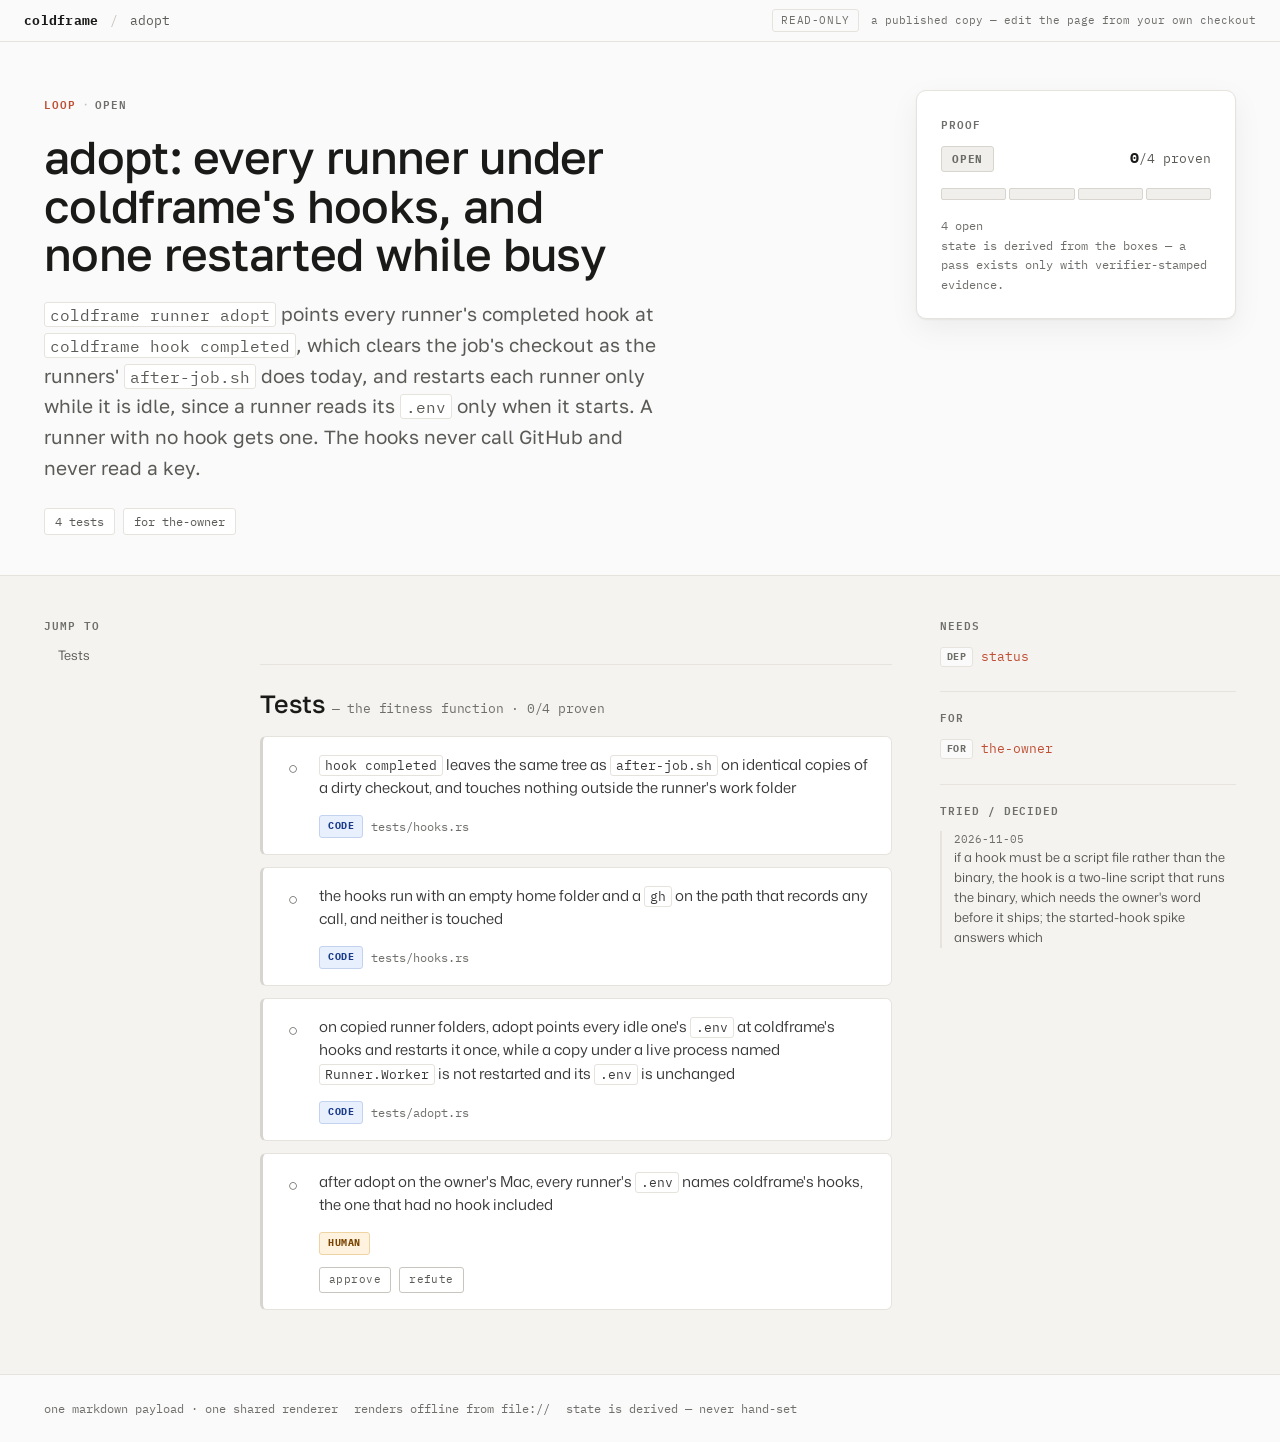
==== docs/tend2/adopt.tend2.html @ 5a5b8a7e "Plan on the tend2 map, and show the finished tool under a ribbon The owner, through plotplot-design," ====
<!doctype html>
<html lang="en">
<meta charset="utf-8">
<meta name="viewport" content="width=device-width, initial-scale=1">
<title>adopt · coldframe</title>
<link rel="stylesheet" href="loop.css">
<body>
<noscript>This page renders its markdown payload with JavaScript. Enable JavaScript, or read the raw payload in the page source.</noscript>
<script type="text/markdown" id="loop">
# adopt: every runner under coldframe's hooks, and none restarted while busy
**Goal.** `coldframe runner adopt` points every runner's completed hook at `coldframe hook completed`, which clears the job's checkout as the runners' `after-job.sh` does today, and restarts each runner only while it is idle, since a runner reads its `.env` only when it starts. A runner with no hook gets one. The hooks never call GitHub and never read a key.

## Tests
- [ ] (code) `hook completed` leaves the same tree as `after-job.sh` on identical copies of a dirty checkout, and touches nothing outside the runner's work folder · tests/hooks.rs
- [ ] (code) the hooks run with an empty home folder and a `gh` on the path that records any call, and neither is touched · tests/hooks.rs
- [ ] (code) on copied runner folders, adopt points every idle one's `.env` at coldframe's hooks and restarts it once, while a copy under a live process named `Runner.Worker` is not restarted and its `.env` is unchanged · tests/adopt.rs
- [ ] (human) after adopt on the owner's Mac, every runner's `.env` names coldframe's hooks, the one that had no hook included

## Needs
- #status

## For
- #the-owner

## Tried
- 2026-11-05 if a hook must be a script file rather than the binary, the hook is a two-line script that runs the binary, which needs the owner's word before it ships; the started-hook spike answers which
</script>
<script src="loop.js"></script>
---- docs/tend2/loop.css ----
/* GENERATED from src/render/loop.css — do not hand-edit. */
/* loop.css — the ONE shared stylesheet for *.tend2.html pages.
   Design language: tend — warm paper, editorial serif masthead, mono labels,
   single clay accent, three-tone palette, borders on large elements only. */

/* Webfonts. Every family below also has a local fallback stack, so a page opened
   offline or from file:// still renders — it just renders in the fallback. */
@import url('https://fonts.googleapis.com/css2?family=Golos+Text:wght@400..900&family=IBM+Plex+Mono:wght@400;600;700&family=Mona+Sans:ital,wdth,wght@0,75..125,200..900;1,75..125,200..900&display=swap');

:root {
  --serif: 'Golos Text', ui-serif, Georgia, 'Iowan Old Style', 'Times New Roman', serif;
  --sans:  'Mona Sans', system-ui, -apple-system, 'Segoe UI', Roboto, Helvetica, Arial, sans-serif;
  --mono:  'IBM Plex Mono', ui-monospace, 'SF Mono', Menlo, Consolas, monospace;

  --bg:            #fbfafa;
  --bg-2:          #f5f3f0;
  --surface:       #ffffff;
  --text:          #3a3a3a;
  --text-2:        #5a5a56;
  --text-muted:    #6e6e6a;  /* ≥4.5:1 on --bg, --bg-2, and --surface (AA) */
  --border:        #e6e3dd;
  --border-strong: #c8c5be;
  --heading:       #1a1a18;
  --accent:        #D97757;
  --accent-d:      #bf4E33;  /* link colour — AA on --bg (4.6) and --surface (4.8); 4.4 on --bg-2, 4.2 on --accent-weak */
  --accent-weak:   #fbeee5;

  /* check / state colours */
  --ok:      #2d6b25;  --ok-bg:      #eefaec;  --ok-bd:      #b0d4b0;
  --fail:    #a03030;  --fail-bg:    #fdeeee;  --fail-bd:    #eec3c3;
  --human:   #7a5200;  --human-bg:   #fff8e8;  --human-bd:   #f0d88a;
  --open:    #6a6a66;  --open-bg:    #f0efeb;  --open-bd:    #d8d5cf;
  --claimed: #9a4a00;  --claimed-bg: #fff3e6;  --claimed-bd: #f0c898;

  /* method chips */
  --m-code:  #1a3a8a;  --m-code-bg:  #e8f0fe;  --m-code-bd:  #c3d2ee;
  --m-agent: #5a1a8a;  --m-agent-bg: #f3eafe;  --m-agent-bd: #d9c3ee;
  --m-human: #7a4400;  --m-human-bg: #fff3e0;  --m-human-bd: #eed3a3;

  --sp-1: 4px; --sp-2: 8px; --sp-3: 12px; --sp-4: 16px;
  --sp-6: 24px; --sp-8: 32px; --sp-10: 40px; --sp-12: 48px; --sp-16: 64px;
  --radius-sm: 3px; --radius: 6px; --radius-lg: 10px;
  --shadow-card: 0 1px 2px rgba(0,0,0,.05), 0 10px 30px rgba(0,0,0,.06);
  --maxw: 1240px;
}

@media (prefers-color-scheme: dark) {
  :root {
    --bg:            #100f0e;
    --bg-2:          #191816;
    --surface:       #201f1c;
    --text:          #d8d6d2;
    --text-2:        #aeaca6;
    --text-muted:    #8d8b85;  /* ≥4.5:1 on the dark surface, not just the page bg (AA) */
    --border:        #2c2b28;
    --border-strong: #46443f;
    --heading:       #f2f0ec;
    --accent:        #E0866B;
    --accent-d:      #D97757;
    --accent-weak:   #2a1d17;

    --ok:      #7cc874;  --ok-bg:      #182a16;  --ok-bd:      #2d5228;
    --fail:    #e07a7a;  --fail-bg:    #2a1414;  --fail-bd:    #5a2828;
    --human:   #d4a850;  --human-bg:   #262012;  --human-bd:   #5a4420;
    --open:    #8a8880;  --open-bg:    #1e1d1a;  --open-bd:    #3a3833;
    --claimed: #e09a50;  --claimed-bg: #291b0e;  --claimed-bd: #6a4620;

    --m-code:  #8aaee8;  --m-code-bg:  #16203a;  --m-code-bd:  #2a3a5a;
    --m-agent: #c48ae8;  --m-agent-bg: #241333;  --m-agent-bd: #4a2a6a;
    --m-human: #d4a850;  --m-human-bg: #261d0e;  --m-human-bd: #5a4420;

    --shadow-card: 0 1px 2px rgba(0,0,0,.4), 0 10px 30px rgba(0,0,0,.35);
  }
}

/* ── reset ── */
*, *::before, *::after { box-sizing: border-box; }
html, body { margin: 0; padding: 0; }
body {
  background: var(--bg);
  color: var(--text);
  font-family: var(--sans);
  font-size: 16px;
  line-height: 1.68;
  -webkit-font-smoothing: antialiased;
}
a { color: var(--accent-d); text-decoration: none; }
a:hover { text-decoration: underline; }

/* inline code — one rule for every prose surface (lede, narrative, claims, tried).
   Sized in em so it tracks whatever text it sits in. */
code {
  font-family: var(--mono); font-size: .86em;
  background: var(--surface); border: 1px solid var(--border);
  border-radius: var(--radius-sm); padding: 1px 5px;
}
pre code { background: none; border: 0; padding: 0; font-size: inherit; }

/* ── mono label (small caps convention everywhere) ── */
.lp-label {
  font-family: var(--mono);
  font-size: 10.5px;
  font-weight: 600;
  letter-spacing: .09em;
  text-transform: uppercase;
  color: var(--text-muted);
}

/* ── top bar ── */
.lp-top {
  position: sticky; top: 0; z-index: 30;
  height: 42px;
  display: flex; align-items: center; gap: var(--sp-3);
  padding: 0 var(--sp-6);
  background: color-mix(in srgb, var(--bg) 88%, transparent);
  backdrop-filter: blur(8px);
  border-bottom: 1px solid var(--border);
  font-family: var(--mono); font-size: 13px;
}
.lp-top__project { color: var(--heading); font-weight: 700; letter-spacing: .02em; }
.lp-top__sep { color: var(--border-strong); }
.lp-top__page { color: var(--text-2); }
.lp-top__right { margin-left: auto; display: flex; align-items: center; gap: var(--sp-3); }

/* ── hero band ── */
.lp-hero { border-bottom: 1px solid var(--border); background: var(--bg); }
.lp-hero__inner {
  max-width: var(--maxw); margin: 0 auto;
  padding: var(--sp-12) var(--sp-6) var(--sp-10);
  display: grid; grid-template-columns: minmax(0, 1fr) 320px;
  gap: var(--sp-16); align-items: start;
}
.lp-kicker { display: flex; align-items: center; gap: var(--sp-2); margin-bottom: var(--sp-4); }
.lp-kicker .lp-label { color: var(--accent-d); }
.lp-kicker__dot { color: var(--border-strong); }
.lp-hero__title {
  font-family: var(--serif); font-weight: 500;
  font-size: clamp(30px, 4.4vw, 46px); line-height: 1.06;
  letter-spacing: -0.015em; color: var(--heading);
  margin: 0 0 var(--sp-5, 20px);
  text-wrap: balance;
}
.lp-hero__goal {
  font-family: var(--serif); font-size: 19px; line-height: 1.62;
  color: var(--text-2); max-width: 620px; margin: var(--sp-4) 0 var(--sp-6);
}
.lp-hero__goal strong { color: var(--heading); font-weight: 600; }
.lp-hero__goal em { color: var(--accent-d); font-style: italic; }
.lp-chips { display: flex; flex-wrap: wrap; gap: var(--sp-2); }
.lp-chip {
  font-family: var(--mono); font-size: 11.5px;
  padding: 3px 10px; border: 1px solid var(--border);
  border-radius: var(--radius-sm); background: var(--surface); color: var(--text-2);
}
a.lp-chip:hover { border-color: var(--accent); color: var(--accent-d); text-decoration: none; }

/* ── proof card (hero, right) ── */
.lp-proof {
  background: var(--surface); border: 1px solid var(--border);
  border-radius: var(--radius-lg); box-shadow: var(--shadow-card);
  padding: var(--sp-6);
}
.lp-proof .lp-label { display: block; margin-bottom: var(--sp-3); }
.lp-proof__row { display: flex; align-items: baseline; justify-content: space-between; gap: var(--sp-3); margin-bottom: var(--sp-4); }
.lp-proof__nums { font-family: var(--mono); font-size: 12.5px; color: var(--text-2); }
.lp-proof__nums b { color: var(--heading); font-size: 15px; }
.lp-bar { display: flex; gap: 3px; margin: var(--sp-2) 0 var(--sp-4); }
.lp-bar__seg { height: 12px; flex: 1; border-radius: 2px; background: var(--open-bg); border: 1px solid var(--open-bd); }
.lp-bar__seg--pass    { background: var(--ok);      border-color: var(--ok); }
.lp-bar__seg--fail    { background: var(--fail);    border-color: var(--fail); }
.lp-bar__seg--human   { background: var(--human-bd); border-color: var(--human); }
.lp-bar__seg--claimed { background: var(--claimed-bd); border-color: var(--claimed); }
.lp-proof__foot { font-family: var(--mono); font-size: 11.5px; color: var(--text-muted); line-height: 1.7; }
.lp-proof__foot .warn { color: var(--claimed); }
.lp-proof__foot .needs { color: var(--human); }

/* ── state pill ── */
.lp-pill {
  display: inline-flex; align-items: center; gap: 6px;
  font-family: var(--mono); font-size: 11px; font-weight: 700;
  letter-spacing: .07em; text-transform: uppercase;
  padding: 3px 10px; border-radius: var(--radius-sm); border: 1px solid;
}
.lp-pill--done    { color: var(--ok);    background: var(--ok-bg);    border-color: var(--ok-bd); }
.lp-pill--open    { color: var(--open);  background: var(--open-bg);  border-color: var(--open-bd); }
.lp-pill--needs-you { color: var(--human); background: var(--human-bg); border-color: var(--human-bd); }
.lp-pill--failing { color: var(--fail);  background: var(--fail-bg);  border-color: var(--fail-bd); }
.lp-pill--desc    { color: var(--text-2); background: var(--bg-2);    border-color: var(--border); }

/* ── content band ── */
.lp-band { background: var(--bg-2); min-height: 60vh; }
.lp-band__inner {
  max-width: var(--maxw); margin: 0 auto;
  padding: var(--sp-10) var(--sp-6) var(--sp-16);
  display: grid;
  grid-template-columns: 168px minmax(0, 1fr) 296px;
  gap: var(--sp-12);
  align-items: start;
}

/* ── toc ── */
.lp-toc { position: sticky; top: 66px; }
.lp-toc .lp-label { display: block; margin-bottom: var(--sp-3); }
.lp-toc ul { list-style: none; margin: 0; padding: 0; }
.lp-toc li { margin: 0 0 var(--sp-2); }
.lp-toc a {
  display: block; font-size: 13px; line-height: 1.45; color: var(--text-2);
  padding-left: var(--sp-3); border-left: 2px solid transparent;
}
.lp-toc a:hover { color: var(--accent-d); border-left-color: var(--accent); text-decoration: none; }

/* ── article ── */
.lp-article { min-width: 0; max-width: 700px; }
.lp-article > :first-child { margin-top: 0; }
.lp-article h2 {
  font-family: var(--serif); font-weight: 500; font-size: 25px;
  line-height: 1.22; letter-spacing: -0.008em; color: var(--heading);
  margin: var(--sp-12) 0 var(--sp-4); padding-top: var(--sp-6);
  border-top: 1px solid var(--border);
}
.lp-article h2:first-child { border-top: 0; padding-top: 0; margin-top: 0; }
.lp-article h3 {
  font-family: var(--serif); font-weight: 600; font-size: 18px;
  color: var(--heading); margin: var(--sp-8) 0 var(--sp-2);
}
.lp-article p { margin: 0 0 var(--sp-4); }
.lp-article ul, .lp-article ol { margin: 0 0 var(--sp-4); padding-left: var(--sp-6); }
.lp-article li { margin-bottom: var(--sp-2); }
.lp-article li::marker { color: var(--accent); }
.lp-article pre {
  background: var(--surface); border: 1px solid var(--border);
  border-radius: var(--radius); padding: var(--sp-4);
  overflow-x: auto; font-family: var(--mono); font-size: 13px; line-height: 1.6;
  margin: var(--sp-6) 0;
}
.lp-article blockquote {
  margin: var(--sp-6) 0; padding: var(--sp-3) var(--sp-5, 20px);
  border-left: 3px solid var(--accent); background: var(--accent-weak);
  border-radius: 0 var(--radius) var(--radius) 0; color: var(--text-2);
}
.lp-article blockquote p { margin: 0; }
.lp-figure { margin: var(--sp-8) 0; }
.lp-figure svg { display: block; max-width: 100%; height: auto; }
.lp-figure figcaption {
  font-family: var(--mono); font-size: 11px; color: var(--text-muted);
  margin-top: var(--sp-2); letter-spacing: .03em;
}
/* a figure the allowlist refused (FORMAT.md §7.17): the reason, never the SVG */
.lp-figure__removed {
  font-family: var(--mono); font-size: 12px; line-height: 1.5; color: var(--fail);
  background: var(--fail-bg); border: 1px dashed var(--fail-bd);
  border-radius: var(--radius); padding: var(--sp-3) var(--sp-4); margin: 0;
}

/* ── the shape (a loop's screen, as drawn) ──
   Box-drawing characters only join into a frame when the lines touch, so the
   frame sets tighter than code does. */
.lp-shape > :first-child { margin-top: 0; }
.lp-shape pre { line-height: 1.3; margin: var(--sp-4) 0; }

/* ── a flow's path (one inline SVG, one node per moment) ──
   The spine and the nodes carry the order; the text stays neutral type so
   size and weight do the hierarchy and colour only says where each screen
   stands. Every colour is a state token, so dark mode switches with it. */
.lp-flow { margin: var(--sp-4) 0 var(--sp-8); }
.lp-flow svg { display: block; width: 100%; max-width: 480px; height: auto; }
.lp-flow a { text-decoration: none; }
.lp-flow a:hover .lp-flow__text { fill: var(--accent-d); }
.lp-flow__spine { stroke: var(--border-strong); stroke-width: 1.5; }
.lp-flow__dot { fill: var(--open); stroke: var(--surface); stroke-width: 2.5; }
.lp-flow__id {
  font-family: var(--mono); font-size: 14px; font-weight: 600;
  fill: var(--text-muted); letter-spacing: .02em;
}
.lp-flow__text { font-family: var(--sans); font-size: 18px; fill: var(--text); }
.lp-flow__node--done .lp-flow__dot { fill: var(--ok); }
.lp-flow__node--done .lp-flow__id { fill: var(--ok); }
.lp-flow__node--failing .lp-flow__dot { fill: var(--fail); }
.lp-flow__node--failing .lp-flow__id { fill: var(--fail); }
.lp-flow__node--needs-you .lp-flow__dot { fill: var(--human); }
.lp-flow__node--needs-you .lp-flow__id { fill: var(--human); }
.lp-flow__node--open .lp-flow__dot { fill: var(--open); }
.lp-flow__node--open .lp-flow__id { fill: var(--open); }
.lp-flow__node--neutral .lp-flow__dot { fill: var(--open); }
.lp-flow__node--neutral .lp-flow__id { fill: var(--text-muted); }
.lp-flow__node--outcome .lp-flow__dot { fill: var(--accent); }
.lp-flow__node--outcome .lp-flow__id { fill: var(--accent-d); }
.lp-flow__node--outcome .lp-flow__text { font-weight: 600; }
.lp-flow__empty {
  font-family: var(--mono); font-size: 12px; color: var(--text-muted);
  margin: var(--sp-3) 0 var(--sp-6);
}

/* ── checks (in article) ── */
.lp-checks { display: flex; flex-direction: column; gap: var(--sp-3); margin: var(--sp-4) 0 0; }
.lp-check {
  display: flex; gap: var(--sp-4); align-items: flex-start;
  background: var(--surface); border: 1px solid var(--border);
  border-left: 3px solid var(--open-bd);
  border-radius: var(--radius); padding: var(--sp-4) var(--sp-5, 20px);
}
.lp-check--pass    { border-left-color: var(--ok); }
.lp-check--fail    { border-left-color: var(--fail); }
.lp-check--human   { border-left-color: var(--human); }
.lp-check--claimed { border-left-color: var(--claimed); }
.lp-check__icon {
  font-family: var(--mono); font-size: 17px; font-weight: 700;
  width: 20px; text-align: center; flex-shrink: 0; margin-top: 1px;
}
.lp-check--pass    .lp-check__icon { color: var(--ok); }
.lp-check--fail    .lp-check__icon { color: var(--fail); }
.lp-check--human   .lp-check__icon { color: var(--human); }
.lp-check--open    .lp-check__icon { color: var(--open); }
.lp-check--claimed .lp-check__icon { color: var(--claimed); }
.lp-check__body { flex: 1; min-width: 0; }
.lp-check__claim { font-size: 15px; line-height: 1.55; color: var(--text); margin: 0 0 var(--sp-2); }
.lp-check__meta { display: flex; align-items: center; flex-wrap: wrap; gap: var(--sp-2); }
.lp-check__evidence { font-family: var(--mono); font-size: 11.5px; color: var(--text-muted); }
.lp-badge {
  font-family: var(--mono); font-size: 10px; font-weight: 700;
  letter-spacing: .06em; text-transform: uppercase;
  padding: 2px 7px; border-radius: var(--radius-sm); border: 1px solid;
}

/* ── the failure briefing (derived: failing checks + ingested Tried) ── */
.lp-fail {
  background: var(--fail-bg); border: 1px solid var(--fail-bd);
  border-left: 3px solid var(--fail);
  border-radius: var(--radius); padding: var(--sp-4) var(--sp-5, 20px);
  margin: var(--sp-4) 0 0;
}
.lp-fail__check { font-size: 15px; line-height: 1.55; color: var(--text); margin: 0 0 var(--sp-2); }
.lp-fail__id { font-family: var(--mono); font-weight: 700; color: var(--fail); margin-right: 6px; }
.lp-fail__evidence { font-family: var(--mono); font-size: 11.5px; color: var(--text-muted); }
.lp-fail__briefing {
  font-size: 13.5px; line-height: 1.6; color: var(--text-muted);
  border-top: 1px solid var(--fail-bd); padding-top: var(--sp-3); margin: var(--sp-3) 0 0;
}
.lp-fail__decision { font-size: 15px; line-height: 1.55; color: var(--text); margin: var(--sp-3) 0 0; }
.lp-badge--proven  { color: var(--ok); background: var(--ok-bg); border-color: var(--ok-bd); }
.lp-badge--claimed { color: var(--claimed); background: var(--claimed-bg); border-color: var(--claimed-bd); }
.lp-badge--eval    { color: var(--accent-d); background: transparent; border-color: var(--border-strong); font-variant-numeric: tabular-nums; }
.lp-badge--by      { color: var(--text-muted); background: transparent; border-color: var(--border-strong); }
.lp-badge--refused { color: var(--fail); background: var(--fail-bg); border-color: var(--fail-bd); }
.lp-badge--sha { color: var(--text-muted); background: var(--bg-2); border-color: var(--border); text-transform: none; letter-spacing: 0; }

/* method chip */
.lp-method {
  font-family: var(--mono); font-size: 10px; font-weight: 700;
  letter-spacing: .06em; text-transform: uppercase;
  padding: 2px 8px; border-radius: var(--radius-sm); border: 1px solid;
}
.lp-method--code  { color: var(--m-code);  background: var(--m-code-bg);  border-color: var(--m-code-bd); }
.lp-method--agent { color: var(--m-agent); background: var(--m-agent-bg); border-color: var(--m-agent-bd); }
.lp-method--human { color: var(--m-human); background: var(--m-human-bg); border-color: var(--m-human-bd); }

/* ── jobs (persona) ── */
.lp-jobs { display: flex; flex-direction: column; gap: var(--sp-3); margin-top: var(--sp-4); }
.lp-job {
  background: var(--surface); border: 1px solid var(--border);
  border-radius: var(--radius); padding: var(--sp-4) var(--sp-5, 20px);
  font-size: 15px; line-height: 1.6;
}
.lp-job b { color: var(--heading); }
.lp-job .lp-job__n {
  font-family: var(--mono); font-size: 11px; color: var(--accent-d);
  margin-right: var(--sp-2);
}
/* where the job came from: said quietly, after the story */
.lp-job .lp-job__source {
  font-family: var(--mono); font-size: 11px; color: var(--text-muted);
  margin-left: var(--sp-2); white-space: nowrap;
}

/* ── signals (opportunity) ── */
.lp-signals { display: flex; flex-direction: column; gap: var(--sp-3); margin-top: var(--sp-4); }
.lp-signal {
  background: var(--surface); border: 1px solid var(--border);
  border-radius: var(--radius); padding: var(--sp-3) var(--sp-4);
  font-size: 14px; line-height: 1.55;
}
.lp-signal .lp-label { display: inline; margin-right: var(--sp-2); }

/* ── rail ── */
.lp-rail { position: sticky; top: 66px; display: flex; flex-direction: column; gap: var(--sp-6); }
.lp-rail__sec { border-top: 1px solid var(--border); padding-top: var(--sp-4); }
.lp-rail__sec:first-child { border-top: 0; padding-top: 0; }
.lp-rail__sec .lp-label { display: block; margin-bottom: var(--sp-3); }
.lp-links { list-style: none; margin: 0; padding: 0; display: flex; flex-direction: column; gap: var(--sp-2); }
.lp-links li { display: flex; align-items: center; gap: var(--sp-2); font-family: var(--mono); font-size: 13px; }
.lp-links .tag {
  font-size: 9.5px; font-weight: 700; letter-spacing: .05em; text-transform: uppercase;
  color: var(--text-muted); background: var(--bg); border: 1px solid var(--border);
  padding: 1px 6px; border-radius: var(--radius-sm); flex-shrink: 0;
}
.lp-tried { list-style: none; margin: 0; padding: 0; display: flex; flex-direction: column; gap: var(--sp-3); }
.lp-tried li {
  font-size: 13px; line-height: 1.55; color: var(--text-2);
  padding-left: var(--sp-3); border-left: 2px solid var(--border);
}
.lp-tried .d { font-family: var(--mono); font-size: 10.5px; color: var(--text-muted); display: block; }
.lp-tried b { color: var(--text); }

/* ── footer ── */
.lp-foot {
  border-top: 1px solid var(--border); background: var(--bg);
}
.lp-foot__inner {
  max-width: var(--maxw); margin: 0 auto; padding: var(--sp-6);
  font-family: var(--mono); font-size: 11.5px; color: var(--text-muted);
  display: flex; gap: var(--sp-4); flex-wrap: wrap;
}

/* ── the pen — one control in the top bar, the folder grant, the verifier's commands ── */
.lp-pen__state {
  font-family: var(--mono); font-size: 10.5px; letter-spacing: .06em; text-transform: uppercase;
  color: var(--text-muted); padding: 2px 8px;
  border: 1px solid var(--border); border-radius: var(--radius-sm);
}
.lp-pen__toggle {
  display: inline-flex; align-items: center; gap: 7px;
  font-family: var(--mono); font-size: 12px; font-weight: 600; line-height: 1;
  padding: 7px 13px; border-radius: var(--radius); cursor: pointer;
  border: 1px solid var(--border-strong); background: var(--surface); color: var(--text);
  transition: background-color .12s ease, border-color .12s ease, color .12s ease;
}
.lp-pen__toggle:hover { border-color: var(--accent); color: var(--accent-d); }
.lp-pen__toggle:focus-visible { outline: 2px solid var(--accent); outline-offset: 2px; }
.lp-pen__toggle svg { width: 13px; height: 13px; }
.lp-pen__toggle--save { background: var(--accent-d); border-color: var(--accent-d); color: #fff; }
.lp-pen__toggle--save:hover { background: var(--accent); border-color: var(--accent); color: #fff; }
.lp-pen__dirty { width: 6px; height: 6px; border-radius: 50%; background: currentColor; }
.lp-pen__flash {
  font-family: var(--mono); font-size: 11.5px; color: var(--ok); white-space: nowrap;
  opacity: 0; transition: opacity .28s ease; pointer-events: none;
}
.lp-pen__flash:empty { display: none; }
.lp-pen__flash--on { opacity: 1; }
.lp-pen__row { display: flex; align-items: center; flex-wrap: wrap; gap: var(--sp-2); margin-top: var(--sp-2); }
.lp-check__body > .lp-pen__row { margin-top: var(--sp-3); }
.lp-pen__btn {
  font-family: var(--mono); font-size: 11px; letter-spacing: .04em;
  color: var(--text-2); background: var(--surface);
  border: 1px solid var(--border-strong); border-radius: var(--radius-sm);
  padding: 3px 9px; cursor: pointer; line-height: 1.6;
}
.lp-pen__btn:hover { color: var(--accent-d); border-color: var(--accent); }
.lp-pen__btn:focus-visible { outline: 2px solid var(--accent); outline-offset: 1px; }
.lp-pen__btn--go { color: var(--surface); background: var(--accent-d); border-color: var(--accent-d); }
.lp-pen__btn--go:hover { color: var(--surface); background: var(--accent); border-color: var(--accent); }
.lp-pen__btn--ghost { border-color: transparent; background: none; color: var(--text-muted); }
.lp-pen__btn--ghost:hover { color: var(--text); border-color: var(--border); }
.lp-pen__hint { font-family: var(--mono); font-size: 10.5px; color: var(--text-muted); }
.lp-pen__hint--dirty { color: var(--accent-d); }
.lp-pen__cmd {
  display: block; margin-top: var(--sp-2); padding: var(--sp-2) var(--sp-3);
  font-family: var(--mono); font-size: 12px; color: var(--text);
  background: var(--bg-2); border: 1px solid var(--border); border-radius: var(--radius-sm);
  user-select: all; overflow-wrap: anywhere;
}
/* A refusal is not transient: it sits under the bar until the reader deals with it. */
.lp-pen__refusal {
  position: sticky; top: 42px; z-index: 29;
  display: flex; align-items: center; gap: var(--sp-4);
  padding: var(--sp-2) var(--sp-6);
  font-family: var(--mono); font-size: 12px; line-height: 1.6;
  color: var(--fail); background: var(--fail-bg); border-bottom: 1px solid var(--fail-bd);
}
.lp-pen__refusal-text { flex: 1; min-width: 0; }

/* The one-time grant: the folder, its copy affordance, the drop zone, the two ways out. */
.lp-grant {
  width: calc(100% - 40px); max-width: 500px; padding: 0;
  border: 1px solid var(--border); border-radius: 12px;
  background: var(--surface); color: var(--text); box-shadow: 0 20px 60px rgba(0,0,0,.18);
}
.lp-grant::backdrop { background: rgba(26,26,24,.38); backdrop-filter: blur(2px); }
.lp-grant__body { padding: 28px; }
.lp-grant__title { font-family: var(--serif); font-weight: 500; font-size: 24px; color: var(--heading); margin: 10px 0 12px; }
.lp-grant__text { font-size: 15px; line-height: 1.6; color: var(--text-2); margin: 0 0 16px; }
.lp-grant__path { display: flex; align-items: center; gap: var(--sp-2); margin: 0 0 14px; }
.lp-grant__folder {
  flex: 1; min-width: 0; overflow: hidden; text-overflow: ellipsis; white-space: nowrap;
  /* Long paths keep their tail — the folder's own name is the part that matters. */
  direction: rtl; text-align: left;
  padding: 7px 10px; font-family: var(--mono); font-size: 11.5px;
  background: var(--bg-2); border: 1px solid var(--border); border-radius: var(--radius-sm);
}
.lp-grant__drop {
  border: 1.5px dashed var(--border-strong); border-radius: var(--radius-lg);
  padding: 26px 20px; text-align: center; background: var(--bg-2);
  transition: border-color .15s ease, background-color .15s ease, transform .15s ease;
}
.lp-grant__drop svg { width: 30px; height: 30px; color: var(--border-strong); margin-bottom: var(--sp-2); }
.lp-grant__drop-main { font-family: var(--mono); font-size: 13px; font-weight: 600; color: var(--text-2); }
.lp-grant__drop-sub { font-family: var(--mono); font-size: 11px; color: var(--text-muted); margin-top: 5px; }
.lp-grant__drop--over { border-color: var(--accent); background: var(--accent-weak); transform: scale(1.015); }
.lp-grant__drop--over svg, .lp-grant__drop--over .lp-grant__drop-main { color: var(--accent-d); }
.lp-grant__why { font-family: var(--mono); font-size: 12px; color: var(--fail); margin: var(--sp-3) 0 0; }
.lp-grant__why:empty { display: none; }
.lp-grant__row { display: flex; gap: 10px; justify-content: flex-end; margin-top: var(--sp-6); }
.lp-grant__row .lp-pen__btn { font-size: 12px; font-weight: 600; padding: 7px 13px; border-radius: var(--radius); }
.lp-grant__hint { font-size: 12.5px; color: var(--text-muted); margin: 14px 0 0; text-align: right; }

/* ── editing in place ──
   Authorable text is edited ON the element that renders it: the affordance is
   the hover tint and the caret, never a control that opens something else. */
[data-edit] {
  border-radius: var(--radius-sm);
  box-shadow: 0 0 0 0 transparent;
  transition: background-color .12s ease, box-shadow .12s ease;
  /* An editing host is `pre-wrap` by UA default, which would print the
     newlines BETWEEN rendered blocks. Prose wraps normally until it is being
     edited, where the source's own line breaks are the point. */
  white-space: normal;
}
/* A prose heading keeps its rule above it — the section wrapper the pen needs
   must not swallow the article's rhythm. */
.lp-narrative__sec:not(:first-child) > h2:first-child {
  margin-top: var(--sp-12); padding-top: var(--sp-6); border-top: 1px solid var(--border);
}
[data-edit]:hover { background: color-mix(in srgb, var(--accent) 6%, transparent); }
[data-edit]:focus { outline: none; }
[data-edit].lp-edit--on {
  background: var(--surface);
  box-shadow: 0 0 0 1px var(--accent), 0 0 0 4px color-mix(in srgb, var(--accent) 14%, transparent);
  white-space: pre-wrap;
  /* The box breathes without moving the words: the padding is paid back in
     margin, so what you are editing sits exactly where it was rendered. */
  padding: var(--sp-2) var(--sp-3);
  margin: calc(-1 * var(--sp-2)) calc(-1 * var(--sp-3));
}
.lp-narrative__sec.lp-edit--on, .lp-shape.lp-edit--on, .lp-check__claim.lp-edit--on, .lp-links.lp-edit--on {
  font-family: var(--mono); font-size: 13px; line-height: 1.7;
}
[data-edit]:empty::before {
  content: attr(data-placeholder);
  color: var(--text-muted); font-style: italic;
}
.lp-links[data-edit], .lp-tried__new { min-height: 1.4em; }

/* ── the map's own pages, under the edge being edited ──
   The list is transient UI, built by the binder: it belongs to no payload, so
   it sits over the rail rather than in it. */
.lp-rail__sec { position: relative; }
.lp-suggest {
  position: absolute; z-index: 30; left: 0; right: 0; margin-top: var(--sp-2);
  list-style: none; padding: var(--sp-1); max-height: 15rem; overflow-y: auto;
  background: var(--surface); border: 1px solid var(--border-strong);
  border-radius: var(--radius); box-shadow: var(--shadow-card);
}
.lp-suggest__row {
  display: flex; align-items: baseline; gap: var(--sp-2);
  padding: var(--sp-2) var(--sp-3); border-radius: var(--radius-sm); cursor: pointer;
}
.lp-suggest__row--on, .lp-suggest__row:hover { background: var(--accent-weak); }
.lp-suggest__id { font-family: var(--mono); font-size: 12.5px; color: var(--text); flex-shrink: 0; }
.lp-suggest__title {
  font-size: 12px; color: var(--text-muted);
  overflow: hidden; text-overflow: ellipsis; white-space: nowrap;
}
.lp-suggest__state {
  margin-left: auto; flex-shrink: 0;
  font-family: var(--mono); font-size: 9.5px; letter-spacing: .05em; text-transform: uppercase;
  padding: 1px 6px; border-radius: var(--radius-sm);
  color: var(--open); background: var(--open-bg); border: 1px solid var(--open-bd);
}
.lp-suggest__state--done    { color: var(--ok);    background: var(--ok-bg);    border-color: var(--ok-bd); }
.lp-suggest__state--failing { color: var(--fail);  background: var(--fail-bg);  border-color: var(--fail-bd); }
.lp-suggest__state--needs-you { color: var(--human); background: var(--human-bg); border-color: var(--human-bd); }
.lp-tried__new { font-style: italic; color: var(--text-muted); }
.lp-pen__note {
  position: fixed; left: 50%; bottom: var(--sp-6); transform: translateX(-50%); z-index: 40;
  font-family: var(--mono); font-size: 12px;
  padding: var(--sp-2) var(--sp-4); border-radius: var(--radius);
  border: 1px solid var(--ok-bd); background: var(--ok-bg); color: var(--ok);
  box-shadow: var(--shadow-card);
}
.lp-pen__note--warn { border-color: var(--human-bd); background: var(--human-bg); color: var(--human); }

/* ── responsive ── */
@media (max-width: 1080px) {
  .lp-band__inner { grid-template-columns: minmax(0, 1fr) 280px; }
  .lp-toc { display: none; }
}
@media (max-width: 820px) {
  .lp-hero__inner { grid-template-columns: 1fr; gap: var(--sp-6); }
  .lp-band__inner { grid-template-columns: 1fr; }
  .lp-rail { position: static; }
}

@media (prefers-reduced-motion: no-preference) {
  .lp-hero__inner, .lp-band__inner { animation: lp-in .35s ease-out; }
  @keyframes lp-in { from { opacity: 0; transform: translateY(6px); } to { opacity: 1; transform: none; } }
}
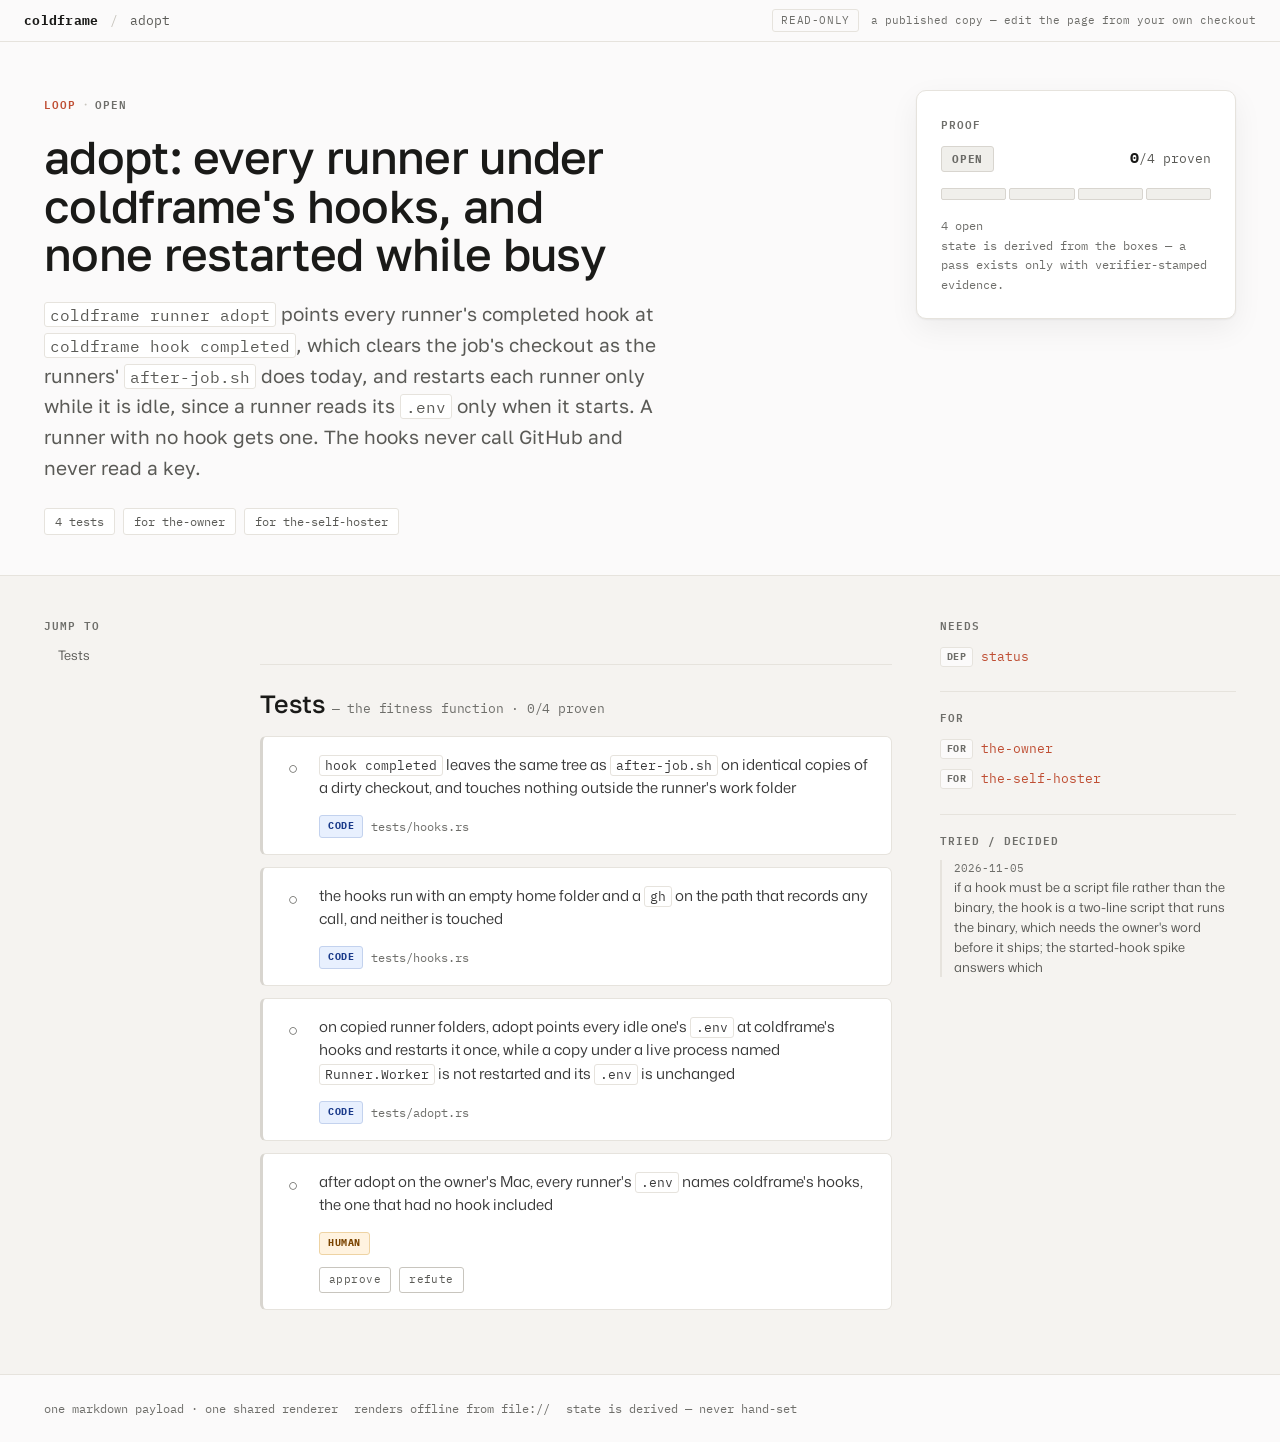
==== commit eafccce2: "Name coldframe's three users, not one The map had one persona, the owner. tend2's position skill ask" ====
--- a/docs/tend2/adopt.tend2.html
+++ b/docs/tend2/adopt.tend2.html
@@ -21,6 +21,7 @@
 
 ## For
 - #the-owner
+- #the-self-hoster
 
 ## Tried
 - 2026-11-05 if a hook must be a script file rather than the binary, the hook is a two-line script that runs the binary, which needs the owner's word before it ships; the started-hook spike answers which
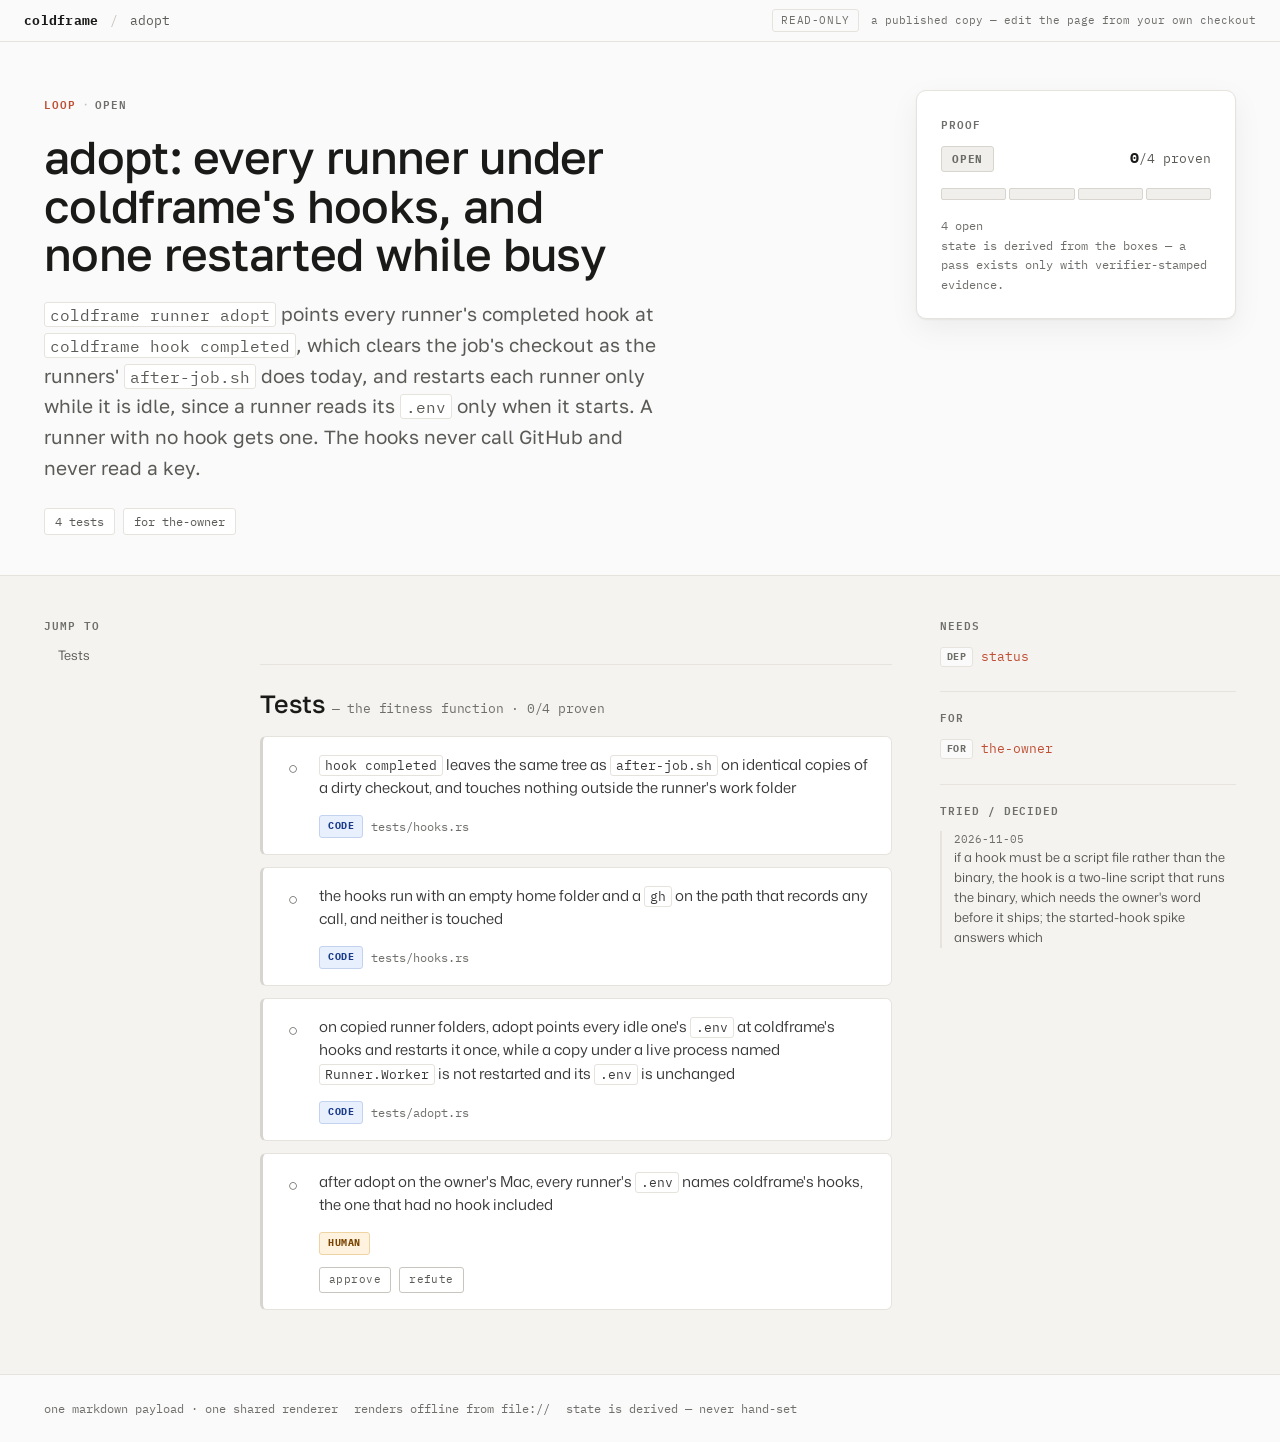
==== commit 184d3760: "Fold the self-hoster into the owner: same jobs, one persona The self-hoster differed from the owner " ====
--- a/docs/tend2/adopt.tend2.html
+++ b/docs/tend2/adopt.tend2.html
@@ -21,7 +21,6 @@
 
 ## For
 - #the-owner
-- #the-self-hoster
 
 ## Tried
 - 2026-11-05 if a hook must be a script file rather than the binary, the hook is a two-line script that runs the binary, which needs the owner's word before it ships; the started-hook spike answers which
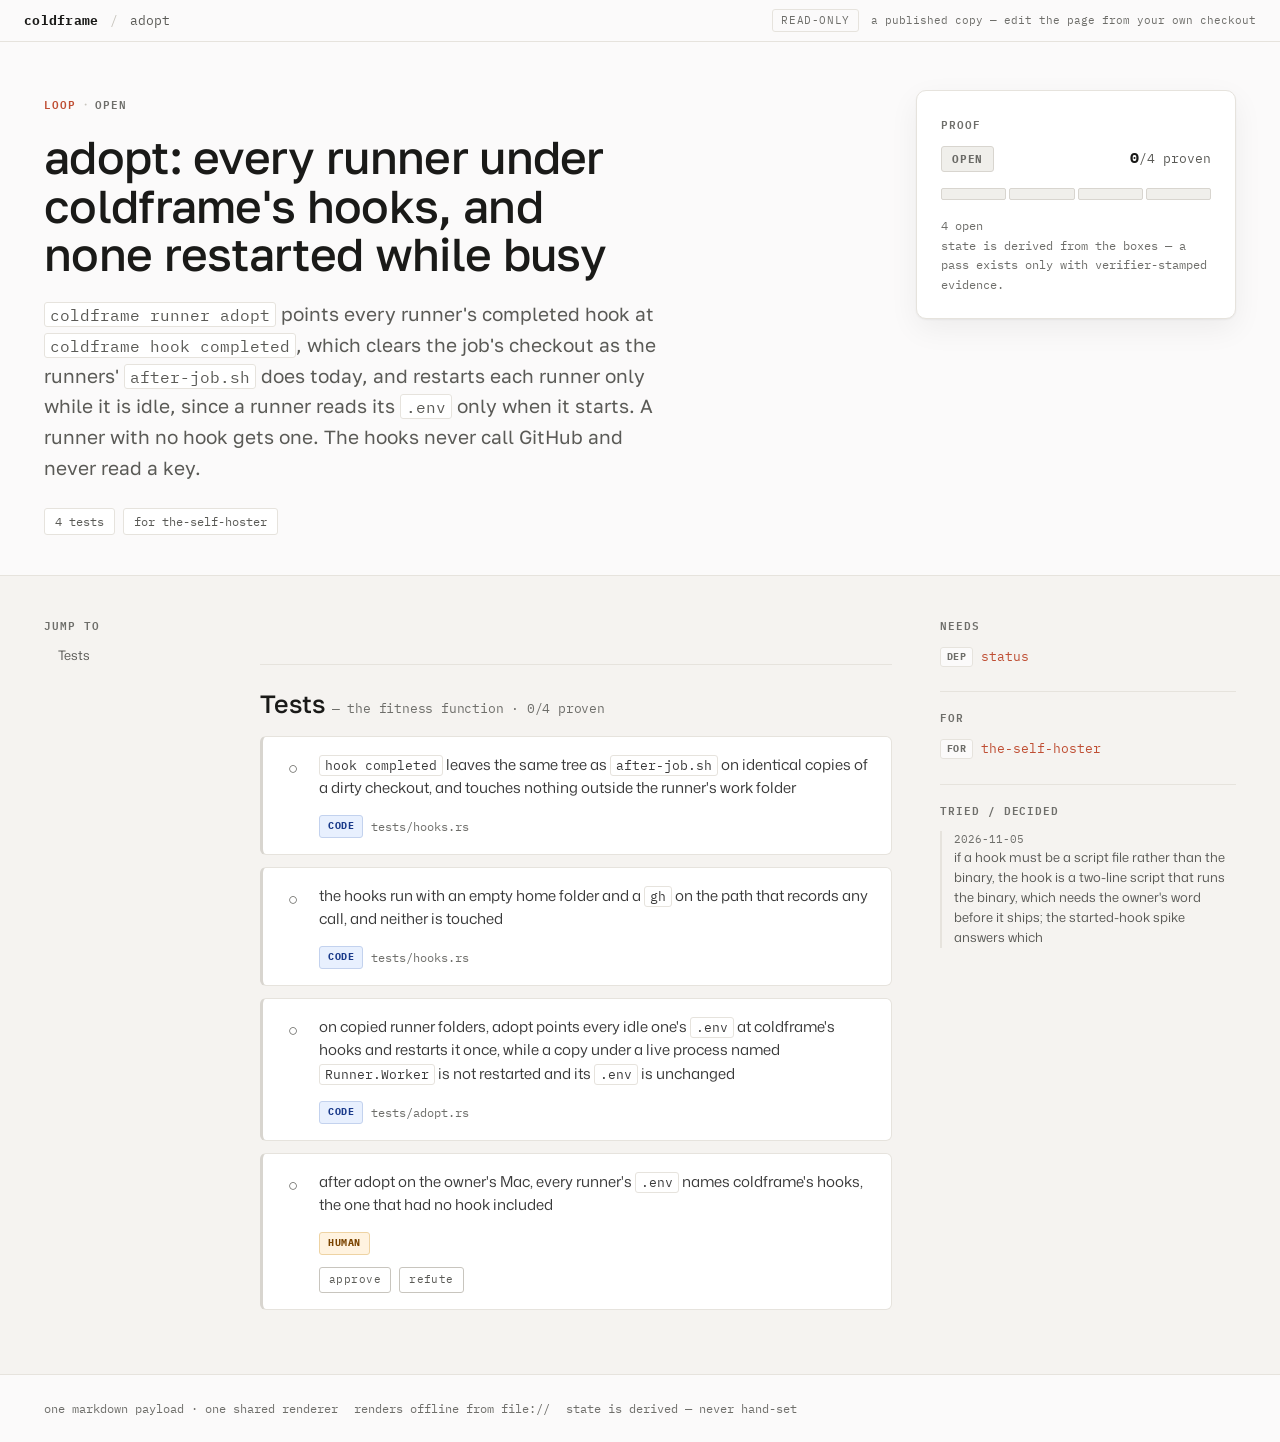
==== commit d5226871: "Call the persona the self-hoster, and record teams as a scope-out "The owner" is the garden's word f" ====
--- a/docs/tend2/adopt.tend2.html
+++ b/docs/tend2/adopt.tend2.html
@@ -20,7 +20,7 @@
 - #status
 
 ## For
-- #the-owner
+- #the-self-hoster
 
 ## Tried
 - 2026-11-05 if a hook must be a script file rather than the binary, the hook is a two-line script that runs the binary, which needs the owner's word before it ships; the started-hook spike answers which
